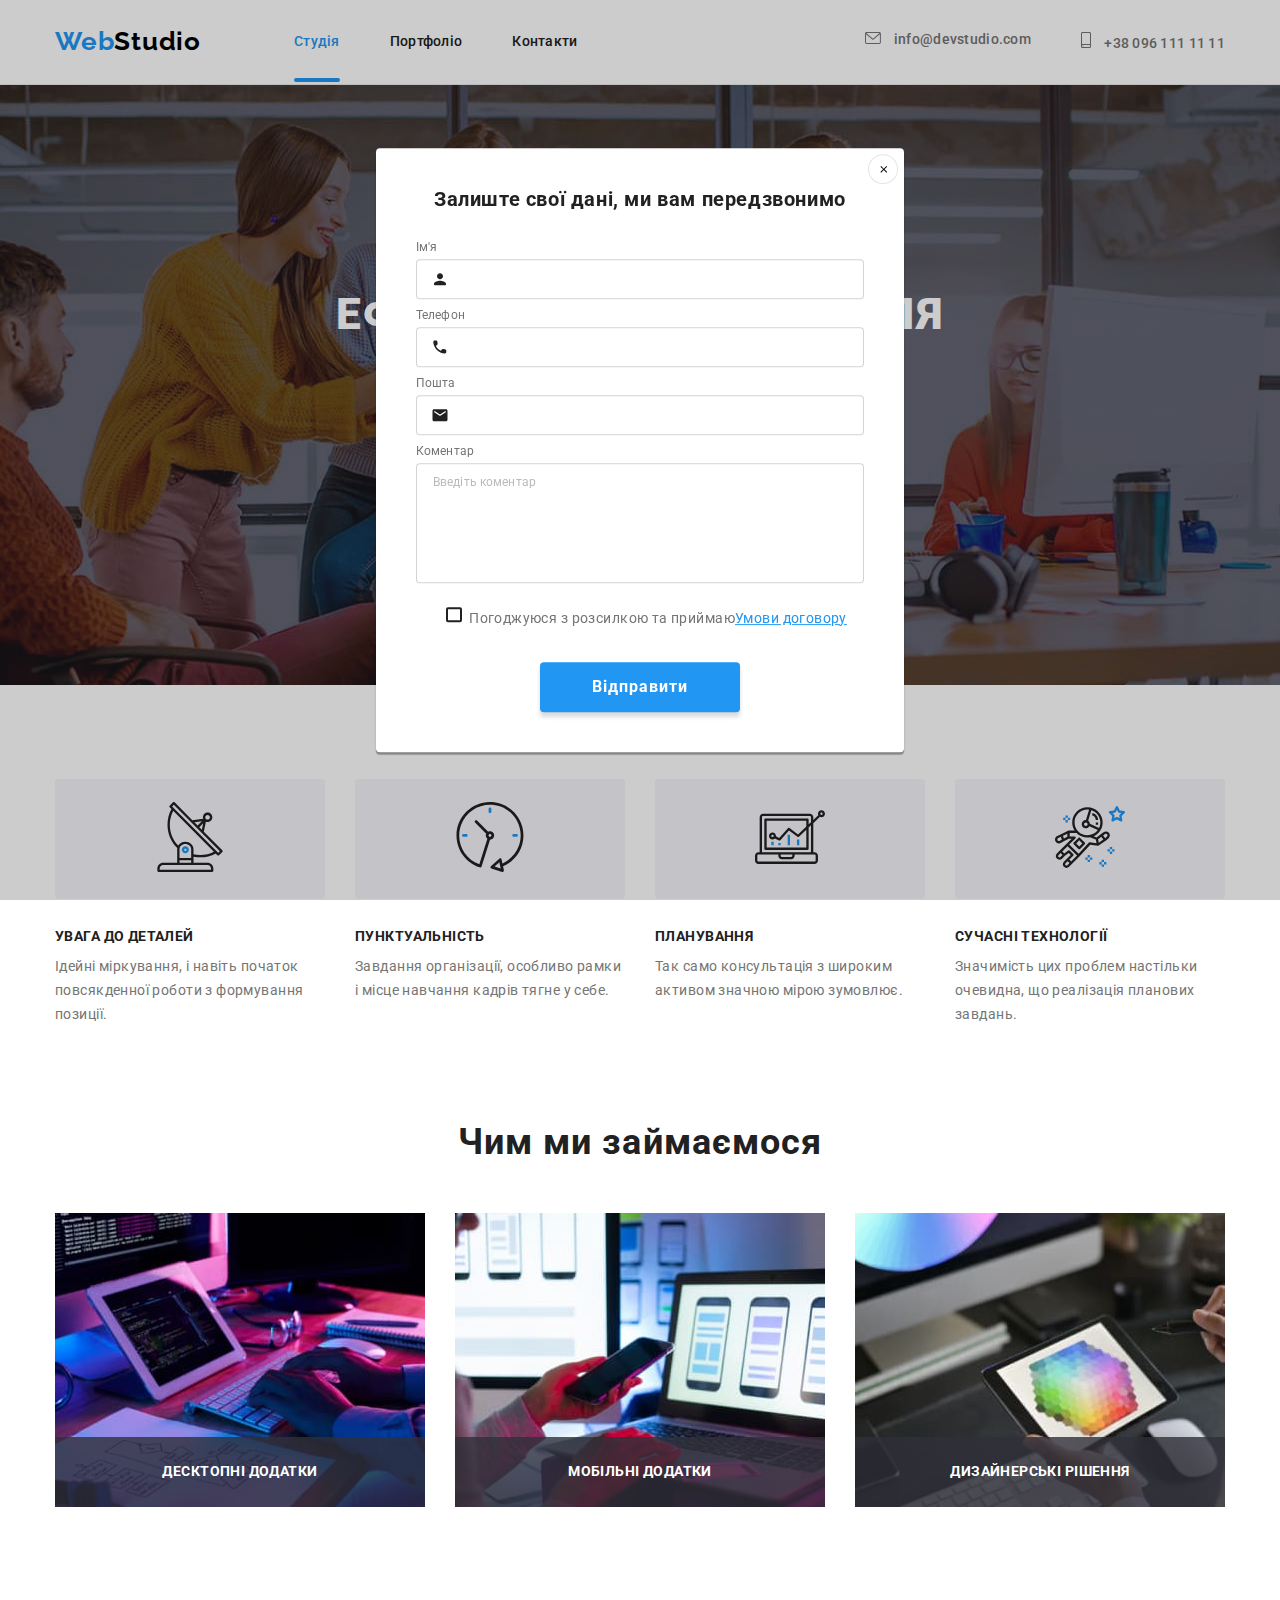
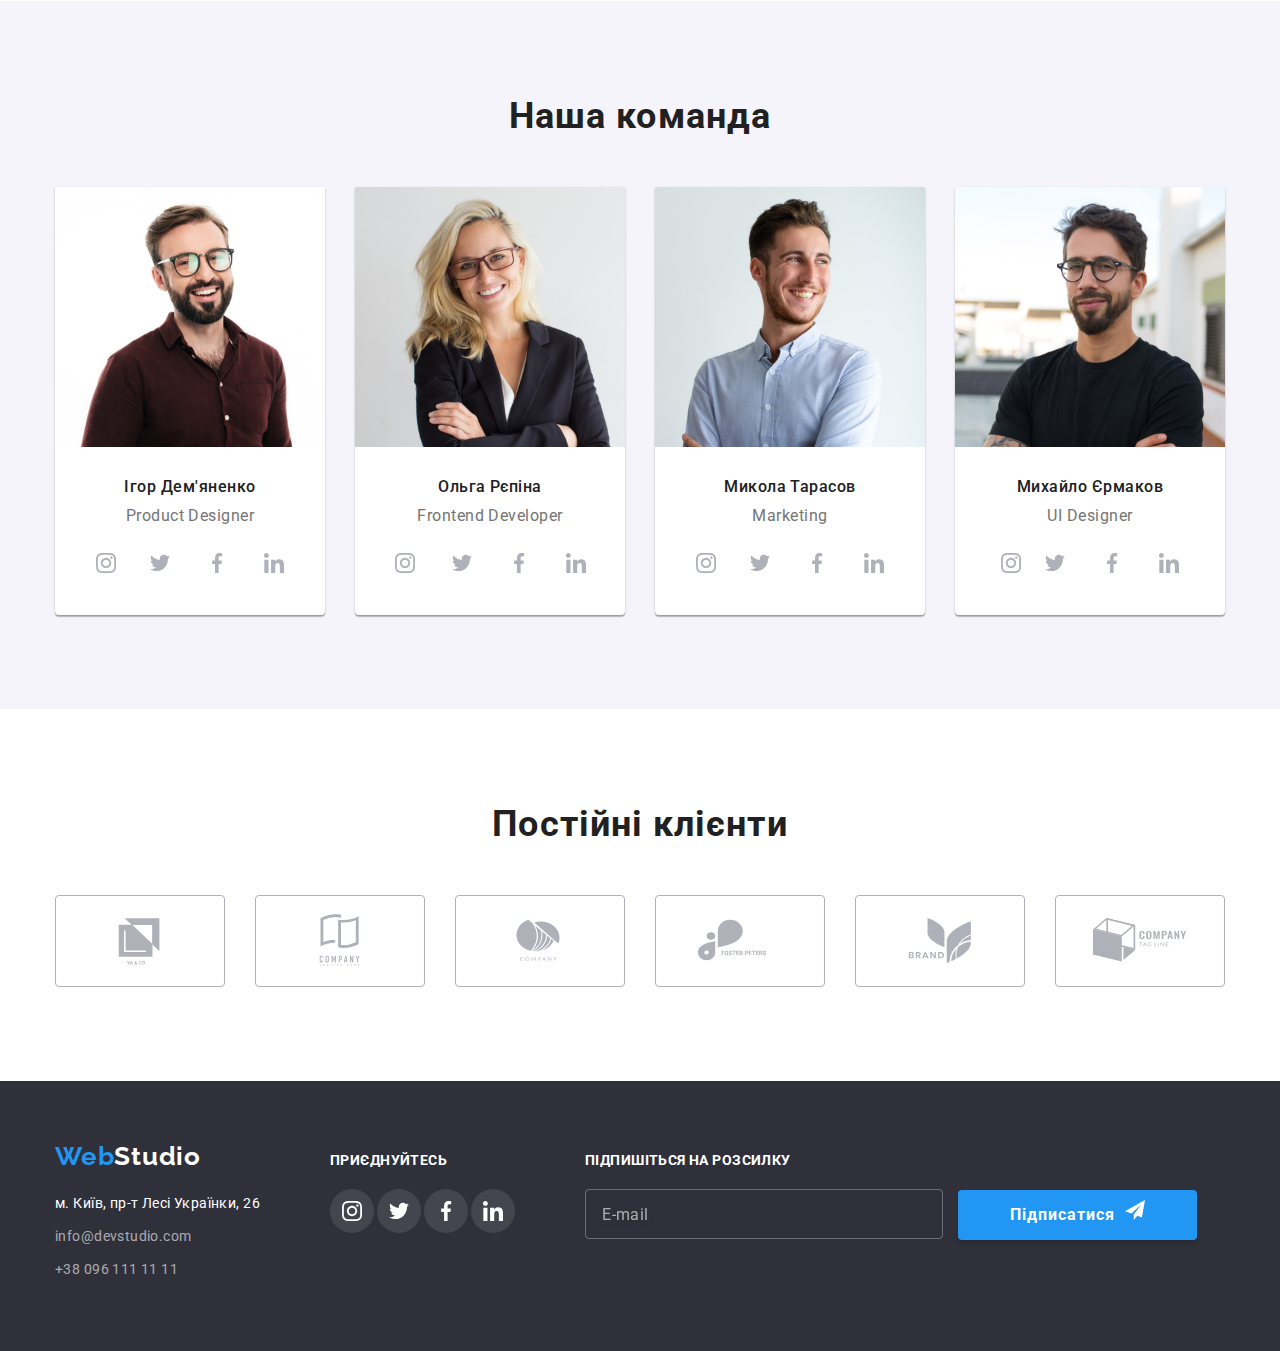
==== index.html @ da753daa "commit all" ====
<!DOCTYPE html>
<html lang="uk">
  <head>
    <meta charset="UTF-8" />
    <meta http-equiv="X-UA-Compatible" content="IE=edge" />
    <meta name="viewport" content="width=device-width, initial-scale=1.0" />
    <title>Document</title>
    <link rel="preconnect" href="https://fonts.googleapis.com">
<link rel="preconnect" href="https://fonts.gstatic.com" crossorigin>
<link href="https://fonts.googleapis.com/css2?family=Raleway:wght@700&family=Roboto:wght@400;500;700;900&display=swap" rel="stylesheet">
<link rel="stylesheet" href="https://cdnjs.cloudflare.com/ajax/libs/modern-normalize/1.1.0/modern-normalize.min.css">    
<link rel="stylesheet" href="./css/styles.css"/>
  </head>
  <body>
    <header class="header">
      <div class="container">
      <nav class="navigation">
        <a href="/index.html" class="logo top">Web<span class="logo-header">Studio</span> </a>
        <ul class="header-list list">
          <li class="header item">
            <a href="" class="header-link current link">Студія</a>
          </li>
          <li class="header item">
            <a href="./portfolio.html" class="header-link link">Портфоліо</a>
          </li>
          <li class="header item">
            <a href="" class="header-link link">Контакти</a>
          </li>
        </ul>
      <ul class="header-second-list list">
        <li class="header-second-item nav">
          <a  class="header-mail-link link" href="mailto:info@devstudio.com" ><svg class="mail-icon" width="16" height="12">
            <use href="./images/symbol-defs-second-nav.svg#icon-envelope"></use>
          </svg> info@devstudio.com</a>
          
        </li>
        <li  class="header-second-item nav">
          <a class="header-tel-link link" href="tel:+380961111111"><svg class="tel-icon" width="10" height="16">
            <use href="./images/symbol-defs-second-nav.svg#icon-smartphone"></use>
          </svg> +38 096 111 11 11</a>
          
        </li>
      </ul>
    </nav>
    </div>
    </header>
    <main>
      <section class="hero">
        <div class="container">
        <h1 class="hero-title">Ефективні рішення для <br> вашого бізнесу</h1>
        <button type="button" class="button  primary" data-modal-open >Замовити послугу</button>
      </div>
    </section>

      <section class="features">
        <div class="container">
        <h2 class="visually-hidden">Особливості</h2>
        <ul class="features-list list">
          <li class="features-item item">
            <div class="features-icon-box">
            <a class="features-icons" href="Антена">
            <svg class="features-icon" width="70" height="70">
              <use href="./images/symbol-defsfeatures.svg#icon-antenna-1"></use>
            </svg>
          </a>
          </div>
            <h3 class="features-subtitle subtitle">УВАГА ДО ДЕТАЛЕЙ</h3>
            <p class="features-text">
              Ідейні міркування, і навіть початок повсякденної роботи з
              формування позиції.
            </p>
          </li>
          <li class="features-item item">
            <div class="features-icon-box">
            <a class="features-icons" href="Годинник">
            <svg class="features-icon" width="70" height="70">
              <use href="./images/symbol-defsfeatures.svg#icon-clock-1"></use>
            </svg>
          </a>
          </div>
            <h3 class="features-subtitle subtitle">ПУНКТУАЛЬНІСТЬ</h3>
            <p class="features-text">
              Завдання організації, особливо рамки і місце навчання кадрів тягне
              у себе.
            </p>
          </li>
          <li class="features-item item">
            <div class="features-icon-box">
            <a class="features-icons" href="Діаграма">
            <svg class="features-icon" width="70" height="70">
              <use href="./images/symbol-defsfeatures.svg#icon-diagram-1"></use>
            </svg>
          </a>
          </div>
            <h3 class="features-subtitle subtitle">ПЛАНУВАННЯ</h3>
            <p class="features-text">
              Так само консультація з широким активом значною мірою зумовлює.
            </p>
          </li>
          <li class="features-item item">
            <div class="features-icon-box">
            <a class="features-icons" href="Астронавт">
            <svg class="features-icon" width="70" height="70">
              <use href="./images/symbol-defsfeatures.svg#icon-astonaut-1"></use>
            </svg>
          </a>
          </div>
            <h3 class="features-subtitle subtitle">СУЧАСНІ ТЕХНОЛОГІЇ</h3>
            <p class="features-text">
              Значимість цих проблем настільки очевидна, що реалізація планових
              завдань.
            </p>
          </li>
        </ul>
      </div>
      </section>
      <section class="work-list">
        <div class="container">
        <h2 class="work-title title">Чим ми займаємося</h2>
        <ul class="work-item list">
          <li class="work-item item">
            <div class="work-thumb">
            <img class="work-img"
              src="./images/img1.squoshed"
              alt="Робота за комп'ютером"
              width="370"
              height="294"
            >
            <p class="work-text subtitle">Десктопні додатки</p>
          </div>
          </li>
          <li class="work-item item">
            <div class="work-thumb">
            <img class="work-img"
              src="./images/img2.squoshed"
              alt="Робота за комп'ютером"
              width="370"
              height="294"
            >
            <p class="work-text subtitle">Мобільні додатки</p>
          </div>
          </li>
          <li class="work-item item">
            <div class="work-thumb">
            <img class="work-img"
              src="./images/img3.squoshed"
              alt="Робота за комп'ютером"
              width="370"
              height="294"
            >
            <p class="work-text subtitle">Дизайнерські рішення</p>
          </div>
          </li>
        </ul>
      </div>
      </section>
      <section class="team">
        <div class="container">
        <h2 class="team-title title">Наша команда</h2>
        <ul class="team-list list">
          <li class="team-item item">
            <a class="team-link link" href="">
              <img class="team-img" 
                src="./images/img4.squoshed"
                alt="Фото людини"
                width="270"
                height="260"
              >
            </a>
            <div class="team-description">
              <h3 class="team-subtitle">Ігор Дем'яненко</h3>
              <p lang="en" class="team-text">Product Designer</p>
            
            <ul class="social-links">
              <li class="socials-team soc">
                <a class="socials-item" href="">
                  <svg class="soc-team-icon" width="20" height="20" >
                    <use href="./images/symbol-defs.svg#icon-instagram"></use>
                  </svg>
                </a>
              </li><li class="socials-team soc">
                <a class="socials-item" href="">
                  <svg class="soc-team-icon" width="20" height="20" >
                    <use href="././images/symbol-defs.svg#icon-twitter"></use>
                  </svg>
                </a>
              </li>
              <li class="socials-team soc">
                <a class="socials-item" href="">
                  <svg class="soc-team-icon" width="20" height="20" >
                    <use href="./images/symbol-defs.svg#icon-facebook"></use>
                  </svg>
                </a>
              </li>
              <li class="socials-team soc">
                <a class="socials-item" href="">
                  <svg class="soc-team-icon" width="20" height="20" >
                    <use href="./images/symbol-defs.svg#icon-linkedin"></use>
                  </svg>
                </a>
              </li>
            </ul>           
        </div>
          <li class="team-item item">
            <a class="team-link link" href="">
              <img class="team-img"
                src="./images/img5.squoshed"
                alt="Фото людини"
                width="270"
                height="260"
              >
            </a>
            <div class="team-description">
              <h3 class="team-subtitle" >Ольга Рєпіна</h3>
              <p lang="en" class="team-text" >Frontend Developer</p>             
            <ul class="social-links soc">
              <li class="socials-team soc">
                <a class="socials-item" href="">
                  <svg class="soc-team-icon" width="20" height="20" >
                    <use href="./images/symbol-defs.svg#icon-instagram"></use>
                  </svg>
                </a>
              </li>
              <li class="socials-team soc">
                <a class="socials-item" href="">
                  <svg class="soc-team-icon" width="20" height="20" >
                    <use href="././images/symbol-defs.svg#icon-twitter"></use>
                  </svg>
                </a>
              </li>
              <li class="socials-team soc">
                <a class="socials-item" href="">
                  <svg class="soc-team-icon" width="20" height="20" >
                    <use href="./images/symbol-defs.svg#icon-facebook"></use>
                  </svg>
                </a>
              </li>
              <li class="socials-team soc">
                <a class="socials-item" href="">
                  <svg class="soc-team-icon" width="20" height="20" >
                    <use href="./images/symbol-defs.svg#icon-linkedin"></use>
                  </svg>
                </a>
              </li>
            </ul>
          </div>
          <li class="team-item item">
            <a class="team-link link" href="">
              <img class="team-img"
                src="./images/img6.squoshed"
                alt="Фото людини"
                width="270"
                height="260"
              >
            </a>
            <div class="team-description">
              <h3 class="team-subtitle">Микола Тарасов</h3>
            <p lang="en" class="team-text">Marketing</p>            
            <ul class="social-links soc">
              <li class="socials-team soc">
                <a class="socials-item" href="">
                  <svg class="soc-team-icon" width="20" height="20" >
                    <use href="./images/symbol-defs.svg#icon-instagram"></use>
                  </svg>
                </a>
              </li><li class="socials-team soc">
                <a class="socials-item" href="">
                  <svg class="soc-team-icon" width="20" height="20" >
                    <use href="././images/symbol-defs.svg#icon-twitter"></use>
                  </svg>
                </a>
              </li>
              <li class="socials-team soc">
                <a class="socials-item" href="">
                  <svg class="soc-team-icon" width="20" height="20" >
                    <use href="./images/symbol-defs.svg#icon-facebook"></use>
                  </svg>
                </a>
              </li>
              <li class="socials-team soc">
                <a class="socials-item" href="">
                  <svg class="soc-team-icon" width="20" height="20" >
                    <use href="./images/symbol-defs.svg#icon-linkedin"></use>
                  </svg>
                </a>
              </li>
            </ul>
          </div>
          <li class="team-item item">
            <a class="team-link link" href="">
              <img class="team-img" 
                src="./images/img7.squoshed"
                alt="Фото людини"
                width="270"
                height="260"
              >
            </a>
            <div class="team-description">
              <h3 class="team-subtitle">Михайло Єрмаков</h3>
            <p lang="en" class="team-text">UI Designer</p>
            <ul class="social-links list">
              <li class="socials-team">
                <a class="socials-item soc" href="">
                  <svg class="soc-team-icon" width="20" height="20" >
                    <use href="./images/symbol-defs.svg#icon-instagram"></use>
                  </svg>
                </a>
              </li><li class="socials-team soc">
                <a class="socials-item" href="">
                  <svg class="soc-team-icon" width="20" height="20" >
                    <use href="././images/symbol-defs.svg#icon-twitter"></use>
                  </svg>
                </a>
              </li>
              <li class="socials-team soc">
                <a class="socials-item" href="">
                  <svg class="soc-team-icon" width="20" height="20" >
                    <use href="./images/symbol-defs.svg#icon-facebook"></use>
                  </svg>
                </a>
              </li>
              <li class="socials-team soc">
                <a class="socials-item" href="">
                  <svg class="soc-team-icon" width="20" height="20" >
                    <use href="./images/symbol-defs.svg#icon-linkedin"></use>
                  </svg>
                </a>
              </li>
            </ul>
          </div>
          </li>
        </ul>
      </div>
      </section>
      <section class="customers">
        <div class="container">
        <h2 class="customers-title title">Постійні клієнти</h2>
        <ul class="customers-list list">
          <li class="customers-item item"> 
            <a class="customers-link" href=""> 
            <svg class="customers-icon" width="106" height="60">
            <use href="./images/symbol-defs-logo.svg#icon-Logo-1"></use>
          </svg>            
          </a>
        </li>
          <li class="customers-item item">
             <a class="customers-link" href="">
               <svg class="customers-icon" width="106" height="60">
            <use href="./images/symbol-defs-logo.svg#icon-Logo-2" ></use>
          </svg>
            

          </a></li>
          <li class="customers-item item">
             <a class="customers-link" href="">
               <svg class="customers-icon" width="106" height="60">
            <use href="./images/symbol-defs-logo.svg#icon-Logo-3"></use>
          </svg>

          </a></li>
          <li class="customers-item item"> 
            <a class="customers-link" href="">
               <svg class="customers-icon" width="106" height="60">
            <use href="./images/symbol-defs-logo.svg#icon-Logo-4"></use>
          </svg>

          </a>
        </li>
          <li class="customers-item item"> 
            <a class="customers-link" href="">
               <svg class="customers-icon" width="106" height="60">
            <use href="./images/symbol-defs-logo.svg#icon-Logo-5"></use>
          </svg>

          </a>
        </li>
          <li class="customers-item item"> 
            <a class="customers-link" href=""> 
              <svg class="customers-icon" width="106" height="60">
            <use href="./images/symbol-defs-logo.svg#icon-Logo-6"></use>
          </svg>

          </a>
        </li>
        </ul>
      </div>
      </section>
    </main>
    <footer class="footer">
      <div class="footer-container container">
        <div class="container-one">
      <a href="/index.html" class="logo bottom">Web<span class="logo-footer">Studio</span> </a>
      <address class="footer-address">
        <p class="footer-text">м. Київ, пр-т Лесі Українки, 26</p>
        <ul class="footer-list list">
          <li class="footer-item">
            <a href="mailto:info@devstudio.com" class="footer-mail link">info@devstudio.com</a>
          </li>
          <li class="footer-item"> 
            <a href="tel:+380961111111" class="footer-tel link">+38 096 111 11 11</a>
          </li>
        </ul>
      </address>
    </div>
      <div class="container-two">
      <p class="footer-subtitle subtitle">приєднуйтесь</p>
      <ul class="footer-links list">
        <li class="footer-lists">
          <a class="footer-link" href="">
            <svg class="footer-icon" width="20" height="20">
              <use href="./images/symbol-defs.svg#icon-instagram" ></use>
            </svg>
          </a>
        </li>
      <li class="footer-lists">
        <a class="footer-link" href="">
            <svg class="footer-icon" width="20" height="20">
              <use href="./images/symbol-defs.svg#icon-twitter" ></use>
            </svg>
          </a>
        </li>
      <li class="footer-lists">
        <a class="footer-link" href="">
            <svg class="footer-icon" width="20" height="20">
              <use href="./images/symbol-defs.svg#icon-facebook" ></use>
            </svg>
          </a>
        </li>
      <li class="footer-lists">
        <a class="footer-link" href="">
            <svg class="footer-icon" width="20" height="20">
              <use href="./images/symbol-defs.svg#icon-linkedin" ></use>
            </svg>
          </a>
        </li>
    </ul>
  </div>
  <div class="container-three">
    <p class="footer-subtitle subtitle">Підпишіться на розсилку</p>
    <div class="form-field">
      <label class="modal-field">
        <input type="email" class="footer-input" name="user-mail"
        placeholder="E-mail ">
      </label>
        <button type="submit" class="button primary send">Підписатися<svg class="footer-send" width="20" height="20">
          <use href="./images/modal.svg#icon-send" ></use>
        </svg></button>
      
    </div>  
  </div>
    </div>
    </footer>
    <div class="backdrop" data-modal>
      <div class="modal">
        <button type="button" class="modal-button" data-modal-close>
          <svg class="modal-btn-close" width="11" height="11">
            <use href="./images/close-.svg#icon-close"></use>
          </svg>
        </button>
        <p class="modal-title">Залиште свої дані, ми вам передзвонимо</p>
        <form class="form">
          <div class="form-field">
          <label class="modal-field">
            <span class="form-label text">Ім'я</span>
            <span class="input-wrap">
            <input type="text" class="form-input" name="user-name"
            placeholder=" ">
            <svg class="modal-icon" width="18" height="18">
              <use href="./images/modal.svg#icon-name"></use>
            </svg>
          </span>
        </label>
          </div>
          <div class="form-field">
          <label class="modal-field">
            <span class="form-label text">Телефон</span>
            <span class="input-wrap">
            <input type="tel" class="form-input" name="user-tel"
            placeholder=" "> 
            <svg class="modal-icon" width="18" height="18">
              <use href="./images/modal.svg#icon-phone"></use>
            </svg>
          </span>
        </label>
          </div>
          <div class="form-field">
          <label class="modal-field">
            <span class="form-label text">Пошта</span>
            <span class="input-wrap">
            <input type="email" class="form-input" name="user-mail"
            placeholder=" ">
            <svg class="modal-icon" width="18" height="18">
              <use href="./images/modal.svg#icon-email"></use>
            </svg>
          </span>
        </label>
        </div>
          <div class="form-field">
          <label for="comment">
            <span class="form-label text">Коментар</span> </label>
          <textarea class="modal-comment text" name="comment" id="comment" placeholder="Введіть коментар"></textarea>
        </div>
        <div class="check-field">
          <input type="checkbox" class="input-check is-hidden" name="privacy" value="true" id="privacy">
          <label for="privacy" class="check-text text">
            <span class="check-icons">
            <svg class="check-icon" width="16" height="15">
            <use href="./images/modal.svg#icon-Vector-2"></use>
          </svg>
        </span> 
          Погоджуюся з розсилкою та приймаю <a class="check-contract" href=""> Умови договору</a> 
        </label>
        </div>
        <div class="button-send">
          <button type="submit" class="button primary send">Відправити</button>
        </div>
        </form>
      </div>
    </div>
    <script src="./js/modal.js"></script>
    <script src="./modal.js"></script>

  </body>
</html>
---- css/styles.css ----
:root{
    --primary-text-color: #757575;
    --title-text-color: #212121;
    --accent-color: #2196F3;
    --primary-bg-color: #FFFFFF;
    --hero-text-color:#FFFFFF;
    --hero-bc-color:#C4C4C4;;
    --border-line-color: #EEEEEE;
    --footer-bc-color: #2F303A;
}

p,
h2,
h3{
    margin: 0;
}

ul{
    margin: 0;
    padding-left: 0;
}

img{display: block;}

.visually-hidden {
    position: absolute;
    width: 1px;
    height: 1px;
    margin: -1px;
    border: 0;
    padding: 0;
    white-space: nowrap;
    clip-path: inset(100%);
    clip: rect(0 0 0 0);
    overflow: hidden;
}
      
body{
    margin: 0;
    background-color:var(--primary-bg-color);
    color:var(--primary-text-color);
    font-family: 'Roboto', Verdana, sans-serif;
    font-size: 14px;
}
    
.list{list-style: none;}

.link{text-decoration: none;}

.title{
    font-weight: 700;
    font-size: 36px;
    line-height: 1.17;
    letter-spacing: 0.03em;
    color: var(--title-text-color);
    text-align: center;
    margin-bottom: 50px;
}
.subtitle{
    font-weight: 700;
    font-size: 14px;
    line-height: 1.14;
    letter-spacing: 0.03em;
    text-transform: uppercase;
    color: var(--title-text-color);
}

.text{
    font-weight: 400;
    font-size: 12px;
    line-height: 1.16;
    letter-spacing: 0.01em;
}

.container{
    width: 1200px;
    padding-left: 15px;
    padding-right: 15px;
    margin-left: auto;
    margin-right: auto;
}

/* Logo */
.logo {
    text-decoration: none;
    font-family: 'Raleway', sans-serif;
    font-weight: 700;
    font-size: 26px;
    line-height: 1.19;
    letter-spacing: 0.03em;
    color:var(--accent-color) ;

}

.logo :hover, .logo:focus{color: var(--accent-color);}

.top{
    display: block;
    padding-top: 24px;
    padding-bottom: 25px;
    
}

.bottom{
    display: block;
    margin-bottom: 20px;   
}

.logo-header{
    color: #000;
    transition: color 250ms cubic-bezier(0.4, 0, 0.2, 1);}
    

.logo-footer{color: var(--hero-text-color);
    transition: color 250ms cubic-bezier(0.4, 0, 0.2, 1);}

 /* Button */


.button{
    border: none;
    font-style: inherit;
    font-weight: 700;
    font-size: 16px;
    line-height: 1.88;
    letter-spacing: 0.06em;
    color:var(--title-text-color);
    background-color:var(--primary-bg-color);
    cursor: pointer;
    border-radius: 4px;
}


/* Navigation */

header{
    max-width: 1600px;
    padding-left: 15px;
    padding-right: 15px;
    margin-left: auto;
    margin-right: auto;
    border-bottom: 1px solid #ECECEC;;
}

.navigation{
    display: flex;
    align-items: center;
}
/* Header */


.header-list{
    display: flex;
    margin-left: 93px;
}

.header-list .item + .item {
    margin-left: 50px;
}

.header-link {
    position: relative;
    display: block;
    padding-top: 32px;
    padding-bottom: 32px;
    font-weight: 500;
    font-size: 14px;
    line-height: 1.14;
    letter-spacing: 0.02em;
    color: var(--title-text-color);
    transition: color 250ms cubic-bezier(0.4, 0, 0.2, 1);
}


.header-link:hover, .header-link:focus, .header-link.current
{color:var(--accent-color) ;}

/* Contacts */

.header-second-list{
    display: flex;
    margin-left: auto;
    font-weight: 500;
    font-size: 14px;
    line-height: 1.14;
    letter-spacing: 0.02em;
}

.header-second-list .nav + .nav{
    margin-left: 50px;
}

.header-mail-link, .header-tel-link {
    display: block;
    padding-top: 32px;
    padding-bottom: 32px;
    color: var(--primary-text-color);
    transition: color 250ms cubic-bezier(0.4, 0, 0.2, 1);
}
.header-second-item{
    display: flex;
}

.mail-icon, .tel-icon{
    fill: var(--primary-text-color);
    transition: color 250ms cubic-bezier(0.4, 0, 0.2, 1);
}

.mail-icon,.tel-icon{
    margin-right: 10px;
}
.header-mail-link:hover, .header-tel-link:hover,
.header-mail-link:focus, .header-tel-link:focus {
color: var(--accent-color);
}  

.header-mail-link:hover .mail-icon, 
.header-mail-link:focus .mail-icon
{fill: var(--accent-color);}  

.header-tel-link:hover .tel-icon, 
.header-tel-link:focus .tel-icon
{fill: var(--accent-color);}

 .current::after{
    content: "";
    position: absolute;
    bottom: 0;
    left: 0;
    width: 100%;
    height: 4px;
    border-radius: 2px;
    background: var(--accent-color);
}


/* Hero */

.hero{
    max-width: 1600px;
    height: 600px;
    left: 0px;
    top: 80px;
    margin-left: auto;
    margin-right: auto;
    text-align: center;
    background-color: var(--hero-bc-color); 
    background-image: linear-gradient(rgba(47, 48, 58, 0.4),rgba(47, 48, 58, 0.4)), 
     url(../images/bgimagine\ squosh); 
    background-repeat: no-repeat;
    background-size: cover;
    background-position: center;
    padding: 200px 0;   
}

.hero-title{
    display: block;
    margin-top: 0;
    margin-bottom: 30px;
    font-weight: 900;
    font-size: 44px;
    line-height: 1.36;
    letter-spacing: 0.06em;
    text-transform: uppercase;
    color:var(--hero-text-color);
}

.button.primary{
    display: inline-block;
    padding: 10px 32px;
    color: var(--hero-text-color);
    background-color:var(--accent-color);
    box-shadow: 0px 4px 4px rgba(0, 0, 0, 0.15);
    transition: background-color 250ms cubic-bezier(0.4, 0, 0.2, 1), color 250ms cubic-bezier(0.4, 0, 0.2, 1);
}

.button.primary:hover, .button.primary:focus {
    color:var(--hero-text-color) ;
    background-color: #188CE8;
}

        
        /* Features*/

.features{
    padding-top: 94px;
}     

.features-list{
    display: flex;
}

.features-icon-box{
    height: 120px;
    background: #F5F4FA;
    border-radius: 4px;
    display: flex;
    justify-content: center;
    align-items: center;
}

.features-item{
    max-width: 270px;
}

.features-list .item + .item{
    margin-left: 30px;
}

.features-subtitle{
    margin-top: 30px;
    margin-bottom: 10px;
}

.features-text{
    font-weight: 400;
    font-size: 14px;
    line-height: 1.71;
    letter-spacing: 0.03em;
    color: var(--primary-text-color);
}

        /* Work-list */

.work-list{
    padding: 94px 0;
}

.work-item{
    display: flex;
}

.work-list .item + .item{
    margin-left: 30px;
}

.work-thumb{
    position: relative;
}

.work-text{
    position: absolute;
    bottom: 0px;
    width: 370px;
    height: 70px;
    background: rgba(47, 48, 58, 0.8);
    color: var(--hero-text-color);
    text-align: center;
    padding: 27px 0;
}

    /* Team */

.team{
    padding-top: 94px;
    padding-bottom: 94px;
    background: #F5F4FA;
}    

.team-list{
    display: flex;
    
}
.team-description{
    text-align: center;
    padding-top: 30px;
    padding-bottom: 30px;
}

.team-item{
    background-color: #fff;
    box-shadow: 0px 1px 3px rgba(0, 0, 0, 0.12), 0px 1px 1px rgba(0, 0, 0, 0.14), 0px 2px 1px rgba(0, 0, 0, 0.2);
    border-radius: 0px 0px 4px 4px;
}

.team-list .item + .item{
    margin-left: 30px;
}

.socials-team{
    display: inline-flex;
}
.socials-item{
    width: 44px;
    height: 44px;
    border-radius: 50%;
    background-color: var(--primary-bg-color);
    background-position: center;
    display: inline-flex;
    align-items: center;
    justify-content:center; 
    transition: background-color 250ms cubic-bezier(0.4, 0, 0.2, 1); 
}

.soc-team-icon{
    fill:  #AFB1B8;
    transition: fill 250ms cubic-bezier(0.4, 0, 0.2, 1);
    
}
.socials-item:hover{
    background-color: var(--accent-color);
}

.socials-item:hover .soc-team-icon,
.socials-item:focus .soc-team-icon{
    fill: var(--primary-bg-color);     
}

.social-link{
    text-align: center;
}    

.social-links .soc + .soc{
    margin-left: 10px;
}  
    
.team-subtitle{
    margin-bottom: 10px;
    font-weight: 500;
    font-size: 16px;
    line-height: 1.19;
    letter-spacing: 0.03em;
    color: var(--title-text-color);
}

.team-text{
    font-weight: 400;
    font-size: 16px;
    line-height: 19px;
    letter-spacing: 0.03em;
    color: var(--primary-text-color);
    margin-bottom: 16px;
}

/* Regular customers */

.customers{
    padding-top: 94px;
    padding-bottom: 94px;
}

.customers-list{
    display: inline-flex;
}

.customers-icon{
    fill: #AFB1B8;
    transition: fill 250ms cubic-bezier(0.4, 0, 0.2, 1);
}

.customers-link{
    box-sizing: border-box;
    width: 170px;
    height: 92px;
    border: 1px solid #AFB1B8;
    border-radius: 4px;
    display: flex;
    align-items: center;
    justify-content:center;
    transition: border 250ms cubic-bezier(0.4, 0, 0.2, 1);
}

.customers-list .item + .item{
    margin-left: 30px;
}

.customers-link:hover,
.customers-link:focus{
    border: 1px solid var(--accent-color);
}
.customers-link:hover .customers-icon,
.customers-link:focus .customers-icon{
    fill:var(--accent-color) ;
}

    /* Footer */
    
.footer{
    padding: 60px 0;
    box-sizing: border-box;
    background-color:var(--footer-bc-color);
}

.container-two, .container-three{
    margin-left: 70px;
}

.footer-address{
    font-style: normal;
}

.footer-item{
    display: block;
    font-weight: 400;
    font-size: 14px;
    line-height: 1.71;
    letter-spacing: 0.03em;
    margin-bottom: 9px;
}

.footer-text{
    margin-bottom: 9px;
    font-weight: 400;
    font-size: 14px;
    line-height: 1.71;
    letter-spacing: 0.03em;
    color:var(--hero-text-color)
}

.footer-mail, .footer-tel{
    color: rgba(255, 255, 255, 0.6);
    transition: color 250ms cubic-bezier(0.4, 0, 0.2, 1);
}
.footer-mail:hover, .footer-mail:focus{ color: var(--accent-color);}

.footer-tel:hover, .footer-tel:focus{color: var(--accent-color);}

.footer-container{
    display: flex;
    align-items:baseline;
}
.footer-lists{
    display: inline-flex;
}
.footer-subtitle{
    margin-bottom: 20px;
    color: var(--hero-text-color);
}
.footer-link{
    width: 44px;
    height: 44px;
    border-radius: 50%;
    background-color:rgba(255, 255, 255, 0.1);
    background-position: center;
    display: inline-flex;
    align-items: center;
    justify-content:center; 
    transition: background-color 250ms cubic-bezier(0.4, 0, 0.2, 1);
}

.footer-icon{
    fill:var(--primary-bg-color);
}

.footer-link:hover,
.footer-link:focus{
background-color: var(--accent-color);
}

.footer-input{
    width: 358px;
    height: 50px;
    padding-left: 16px;
    margin-right: 12px;
    border: 1px solid rgba(255, 255, 255, 0.3);
    filter: drop-shadow(0px 4px 4px rgba(0, 0, 0, 0.15));
    border-radius: 4px;
    background-color: transparent;
    font-weight: 400;
    font-size: 16px;
    line-height: 1.25;
    align-items: center;
    letter-spacing: 0.03em;
    color: rgba(255, 255, 255, 0.6);
    outline: transparent;
    transition: border 250ms cubic-bezier(0.4, 0, 0.2, 1), background-color 250ms cubic-bezier(0.4, 0, 0.2, 1);
}

.footer-input:focus{
    border: 1px solid  var(--accent-color);
}


.footer-input::placeholder{
    font-weight: 400;
    font-size: 16px;
    line-height: 1.25;
    align-items: center;
    letter-spacing: 0.03em;
    color: rgba(255, 255, 255, 0.6);
}

.footer-send{
    margin-left: 10px;
    fill: var(--primary-bg-color);
}
button.primary.submit{
    padding: 10px 28px;
    
}


    /* Portfolio */

    /* Filters */
.filters{
    padding: 94px 0;
}    

.filters-list{
    display: flex;
    justify-content: center;
    margin-bottom: 50px;
}

.filters-list .item + .item{
    padding-left: 8px;
}
.button.filter{
    border: none;
    padding: 6px 22px;
    font-family: inherit;
    font-weight: 500;
    font-size: 16px;
    line-height: 1.62;
    letter-spacing: 0.03em;
    background-color: #F5F4FA;
    transition: color 250ms cubic-bezier(0.4, 0, 0.2, 1), background-color 250ms cubic-bezier(0.4, 0, 0.2, 1);
}

.button.filter:hover, .button.filter:focus{
    color: var(--hero-text-color);
    background-color: var(--accent-color);
}

    /* Projects */

    .projects-list{
        display: flex;
        flex-wrap: wrap;
        
}

.projects-item {
    margin-right: 30px;
    margin-bottom: 30px;
    width: 370px;
    height: 404px;
    left: 1015px;
    top: 696px;
}

.thumb{
    position: relative;
    overflow: hidden;
}

.portfolio-text{
    position: absolute;
    top: 0;
    left: 0;
    height: 100%;
    color: var(--primary-bg-color);
    font-weight: 400;
    font-size: 18px;
    line-height: 1.55;
    letter-spacing: 0.03em;
    background-color: rgba(33, 150, 243, 0.9);
    padding: 63px 24px;
    transform: translateY(100%);
    transition: transform 250ms cubic-bezier(0.4, 0, 0.2, 1);
    overflow: auto;
}

.projects-item:hover .portfolio-text{
    transform: translateY(0);
}
.projects-description{
    padding: 20px 24px;
}

.projects-item:nth-child(3n) {
    margin-right: 0;
}

.projects-item:nth-last-child(-n+3) {
    margin-bottom: 0;
}

.projects-subtitle{
    margin-bottom: 4px;
    font-weight: 700;
    font-size: 18px;
    line-height: 2.00;
    letter-spacing: 0.06em;
    color: var(--title-text-color);
}

.projects-text{
    font-weight: 400;
    font-size: 16px;
    line-height: 1.88;
    letter-spacing: 0.03em;
    color: var(--primary-text-color);
}

.project-link{
    border: 1px solid var(--border-line-color);
    display: block;
    transition: box-shadow 250ms cubic-bezier(0.4, 0, 0.2, 1);
}

.project-link:hover{
box-shadow: 0px 1px 1px rgba(0, 0, 0, 0.12), 0px 4px 4px rgba(0, 0, 0, 0.06), 1px 4px 6px rgba(0, 0, 0, 0.16);
}

.backdrop{
    position: fixed;
    top: 0;
    width: 100%;
    height: 100%;
    background-color: rgba(0, 0, 0, 0.2);
    transition: opasity 250ms cubic-bezier(0.4, 0, 0.2, 1), visibility 250ms cubic-bezier(0.4, 0, 0.2, 1) ;
}

.modal{
    position: absolute;
    top: 50%;
    left: 50%;
    width: 528px;
    min-height: 581px;
    background-color:var(--primary-bg-color);
    box-shadow: 0px 1px 3px rgba(0, 0, 0, 0.12), 0px 1px 1px rgba(0, 0, 0, 0.14), 0px 2px 1px rgba(0, 0, 0, 0.2);
    border-radius: 4px;
    padding: 40px;
    transform: translate(-50%,-50%);
    transition: transform 250ms cubic-bezier(0.4, 0, 0.2, 1), opasity 250ms cubic-bezier(0.4, 0, 0.2, 1);
    
}

.modal-button{
    position: absolute;
    width: 30px;
    height: 30px;
    right: 6px;
    top: 6px;
    background-color: #FFFFFF;
    border: 1px solid rgba(0, 0, 0, 0.1);
    border-radius: 50%;
    display: flex;
    align-items: center;
    justify-content: center;
    padding: 0;
    cursor: pointer;
    transition: fill 250ms cubic-bezier(0.4, 0, 0.2, 1), border-color 250ms cubic-bezier(0.4, 0, 0.2, 1);
}

.modal-button:hover{
    fill: var(--accent-color);  
}

.modal-button:focus{
    border-color: var(--accent-color);
}

.is-hidden{
    opacity: 0;
    visibility: hidden;
    pointer-events: none;
    
}

.modal-title{
    font-weight: 700;
    font-size: 20px; 
    line-height:1.15;
    text-align: center;
    letter-spacing: 0.03em;
    color: #212121;
    margin-bottom: 30px;
}

.input-wrap{
    position: relative;         
}
.form-field{
    margin-bottom: 10px;  
}

.form-input{
    width: 100%;
    height: 40px;
    padding-left: 42px;
    border: 1px solid rgba(33, 33, 33, 0.2);
    border-radius: 4px;
    outline:transparent;  
    transition: border 250ms cubic-bezier(0.4, 0, 0.2, 1);
}

.form-input:focus{
    border: 1px solid  var(--accent-color); 
}

.form-input:focus + .modal-icon{
    fill: var(--accent-color);
    
}
.modal-icon{
    position: absolute;
    top: 50%;
    left: 15px;
    transform: translateY(-50%);
    fill: var(--title-text-color);
    transition: fill 250ms cubic-bezier(0.4, 0, 0.2, 1)
}

.form-label{
    display: block;
    margin-bottom: 4px;
    color: var(--primary-text-color)
}


.modal-comment{
    width: 448px;
    height: 120px;
    padding: 12px 16px;
    border: 1px solid rgba(33, 33, 33, 0.2);
    border-radius: 4px; 
    color: rgba(117, 117, 117, 0.5);
    resize: none;
    outline: transparent;
    transition: border 250ms cubic-bezier(0.4, 0, 0.2, 1);
}


.modal-comment:focus{
    border: 1px solid  var(--accent-color); 
}

.modal-comment::placeholder{
color: rgba(117, 117, 117, 0.5);
}

.check-field{
    padding: 1px 2px 1px ;
    margin-top: 20px;
    margin-bottom: 30px; 
    display: flex;
    justify-content: center;  
}

.check-text{
    font-size: 14px;
    line-height: 1.71;
    letter-spacing: 0.03em;
    display: flex;
    align-items: left;
    transition: background-color 250ms cubic-bezier(0.4, 0, 0.2, 1);
}

.check-contract{
    color: var(--accent-color);
}

.check-icons{
    display: flex;
    width: 16px;
    height: 15px;
    border: 2px solid var(--title-text-color);
    border-radius: 2px;
    margin-right: 7px;
    justify-content: center;
    align-items: center;
    fill: transparent;
    outline: transparent;
    transition: fill 250ms cubic-bezier(0.4, 0, 0.2, 1);
}

.input-check:checked + .check-text span{
    fill: var(--primary-bg-color);
    background-color:var(--accent-color);
    border-color: transparent;
}

.input-check:focus + .check-text svg{
    border-color: var(--accent-color);
}


.button-send{
display: flex;
justify-content: center;
align-items: center;
}

button.primary.send{
    padding: 10px 52px; 
    outline: transparent;
    transition: border-color 250ms cubic-bezier(0.4, 0, 0.2, 1);
}

.button.primary.send:focus{
    border-color: #188CE8;
}
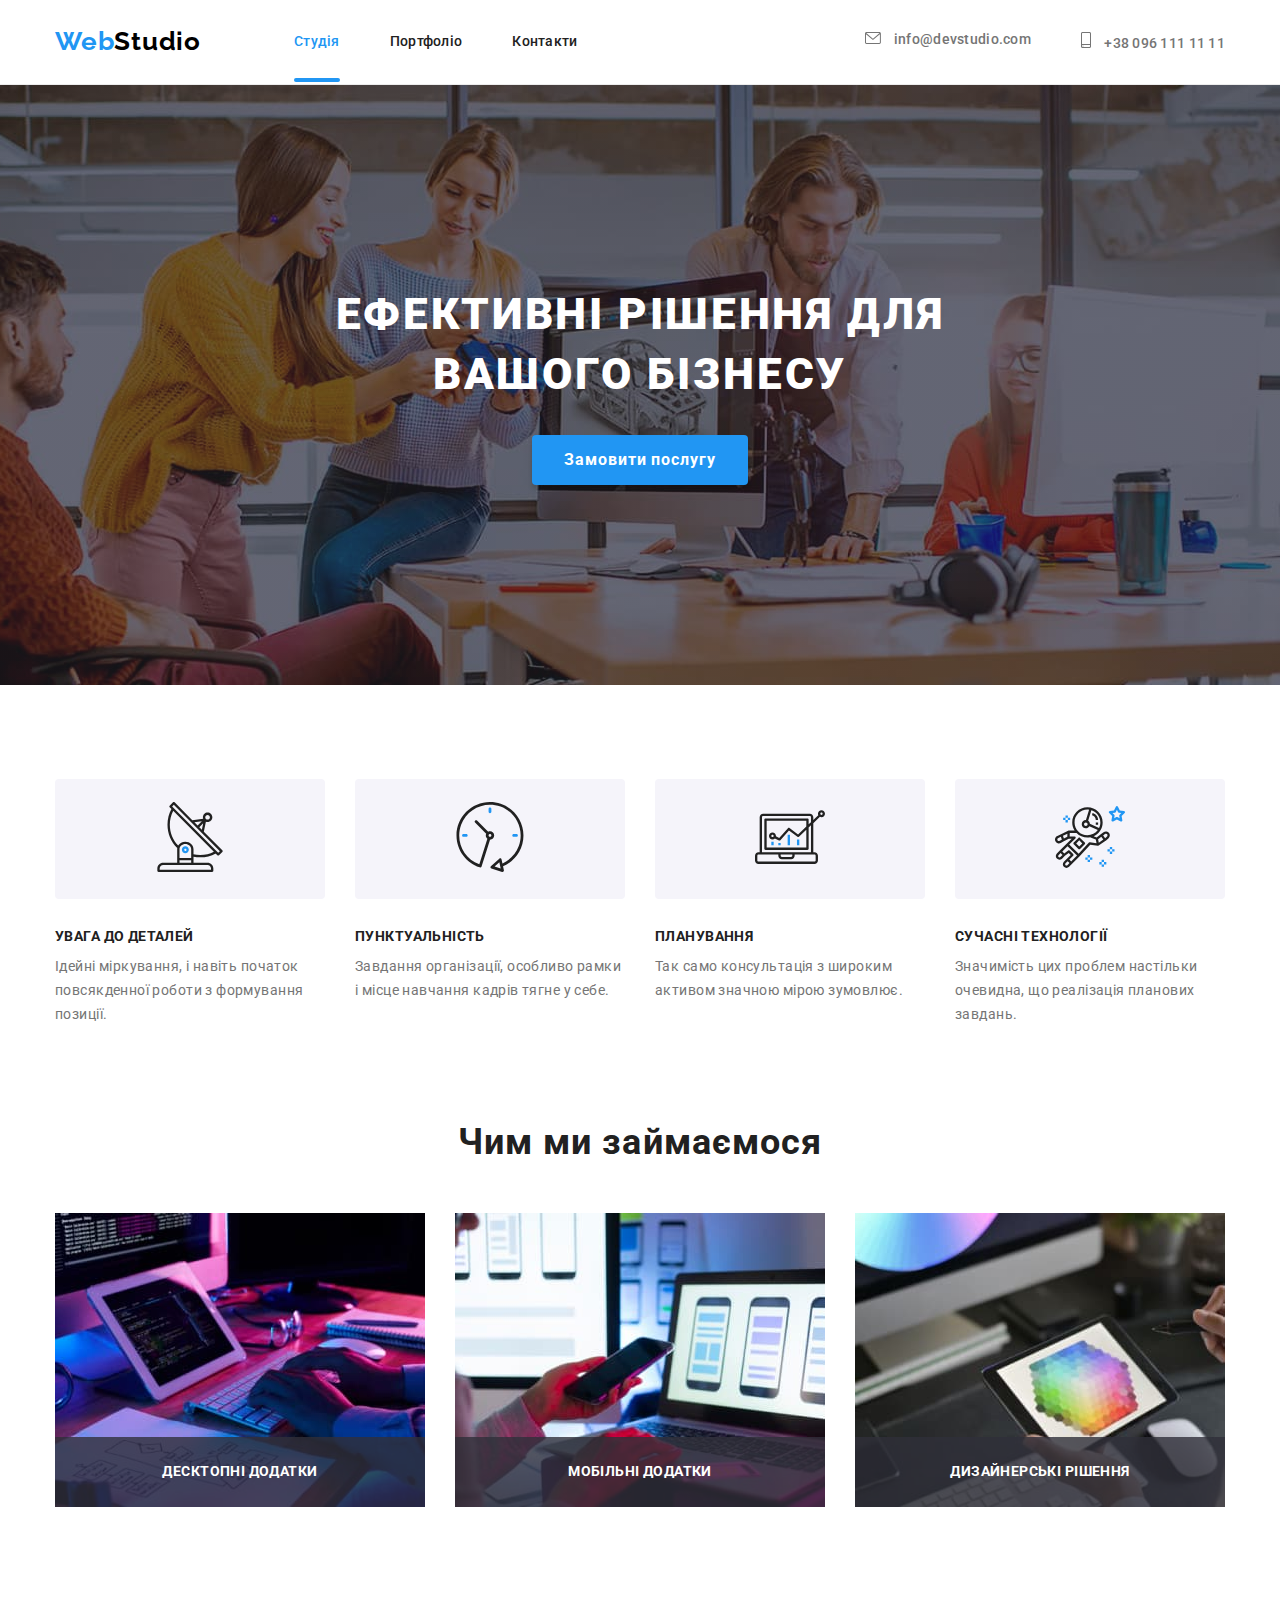
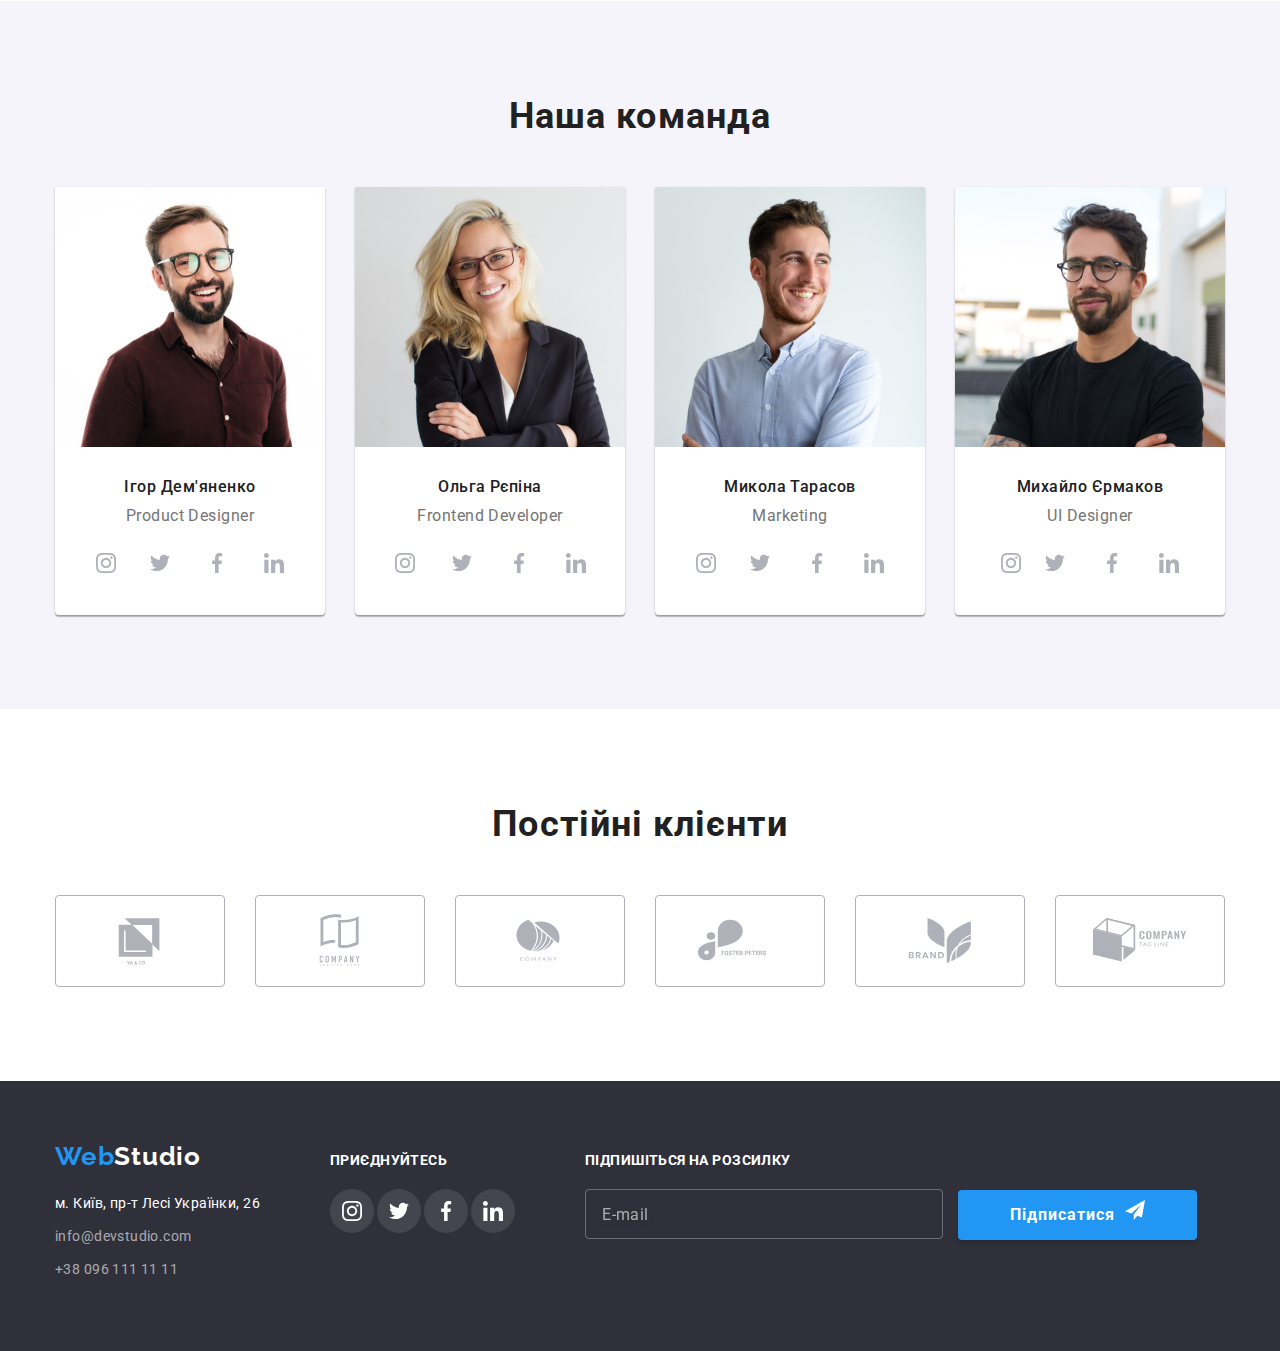
==== commit 1700a7d2: "add" ====
--- a/index.html
+++ b/index.html
@@ -450,7 +450,7 @@
   </div>
     </div>
     </footer>
-    <div class="backdrop" data-modal>
+    <div class="backdrop is-hidden" data-modal>
       <div class="modal">
         <button type="button" class="modal-button" data-modal-close>
           <svg class="modal-btn-close" width="11" height="11">
--- a/css/styles.css
+++ b/css/styles.css
@@ -851,6 +851,7 @@
 
 .check-contract{
     color: var(--accent-color);
+
 }
 
 .check-icons{
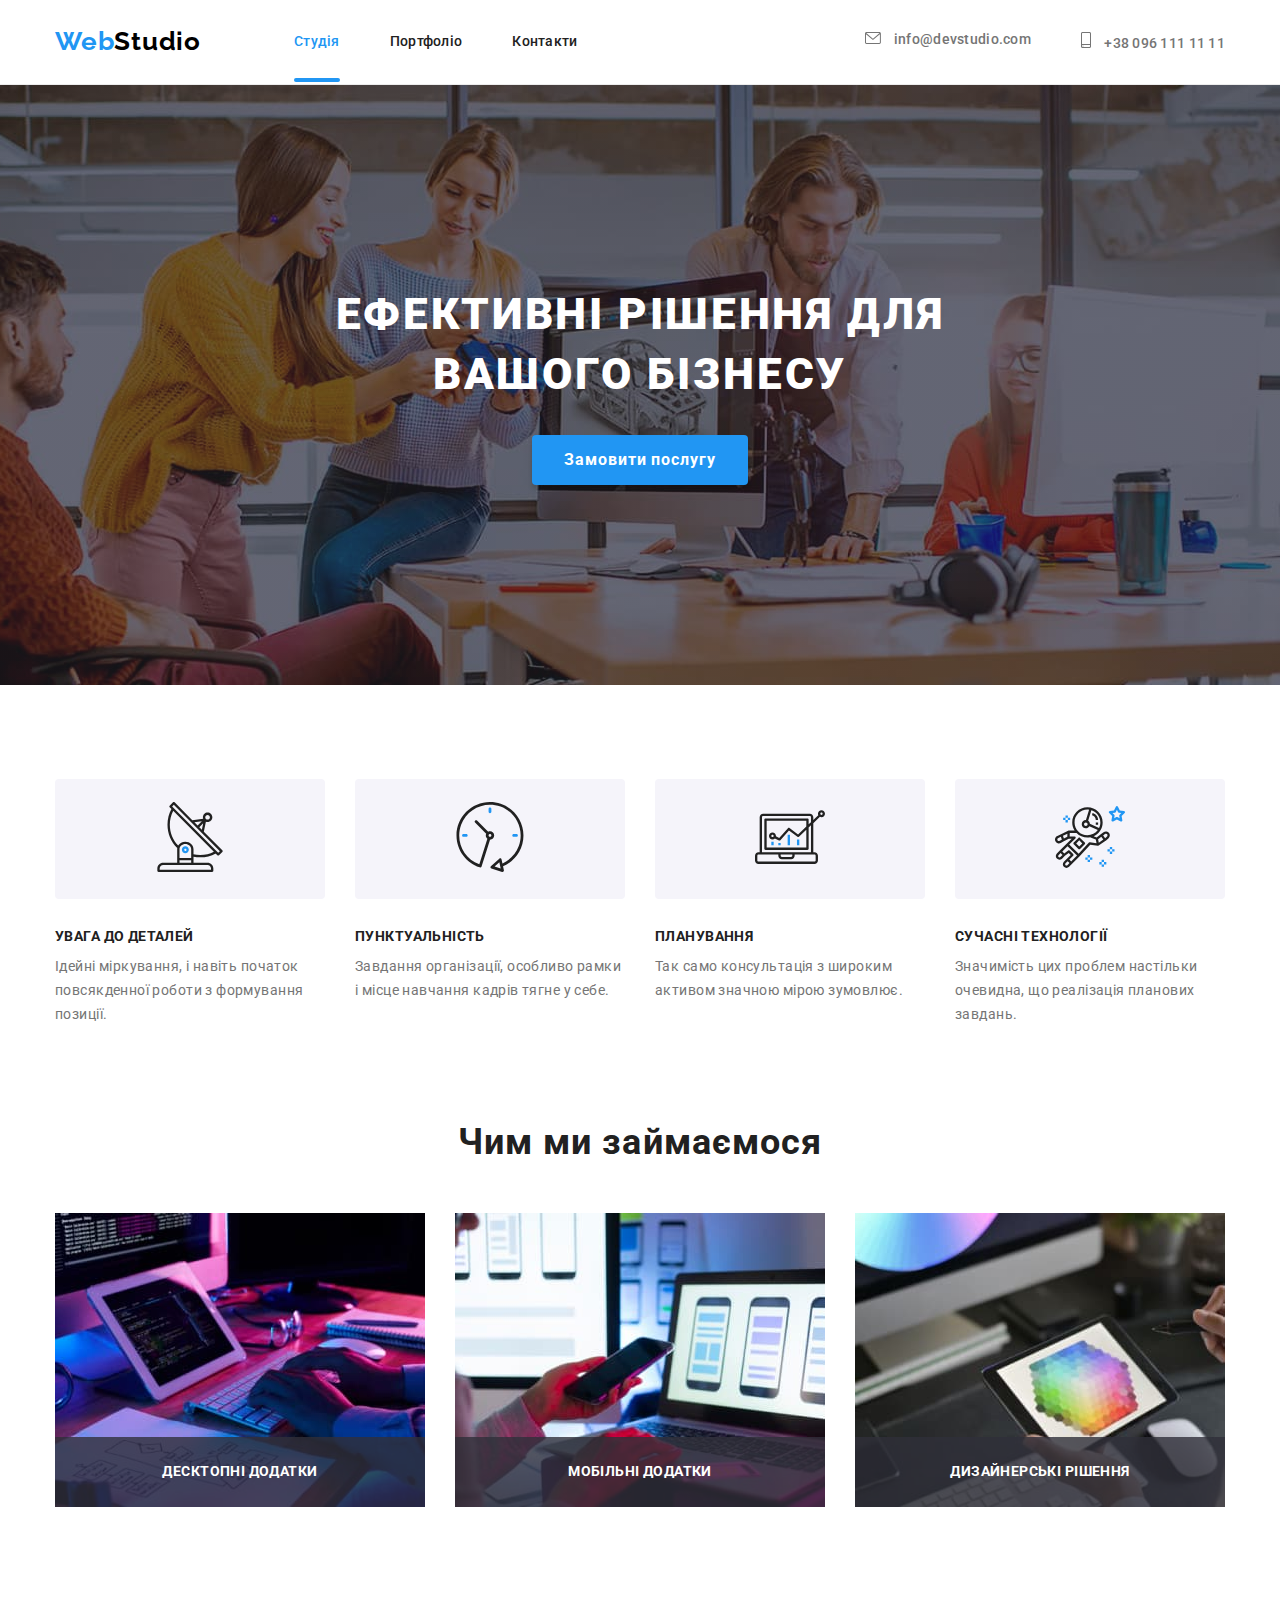
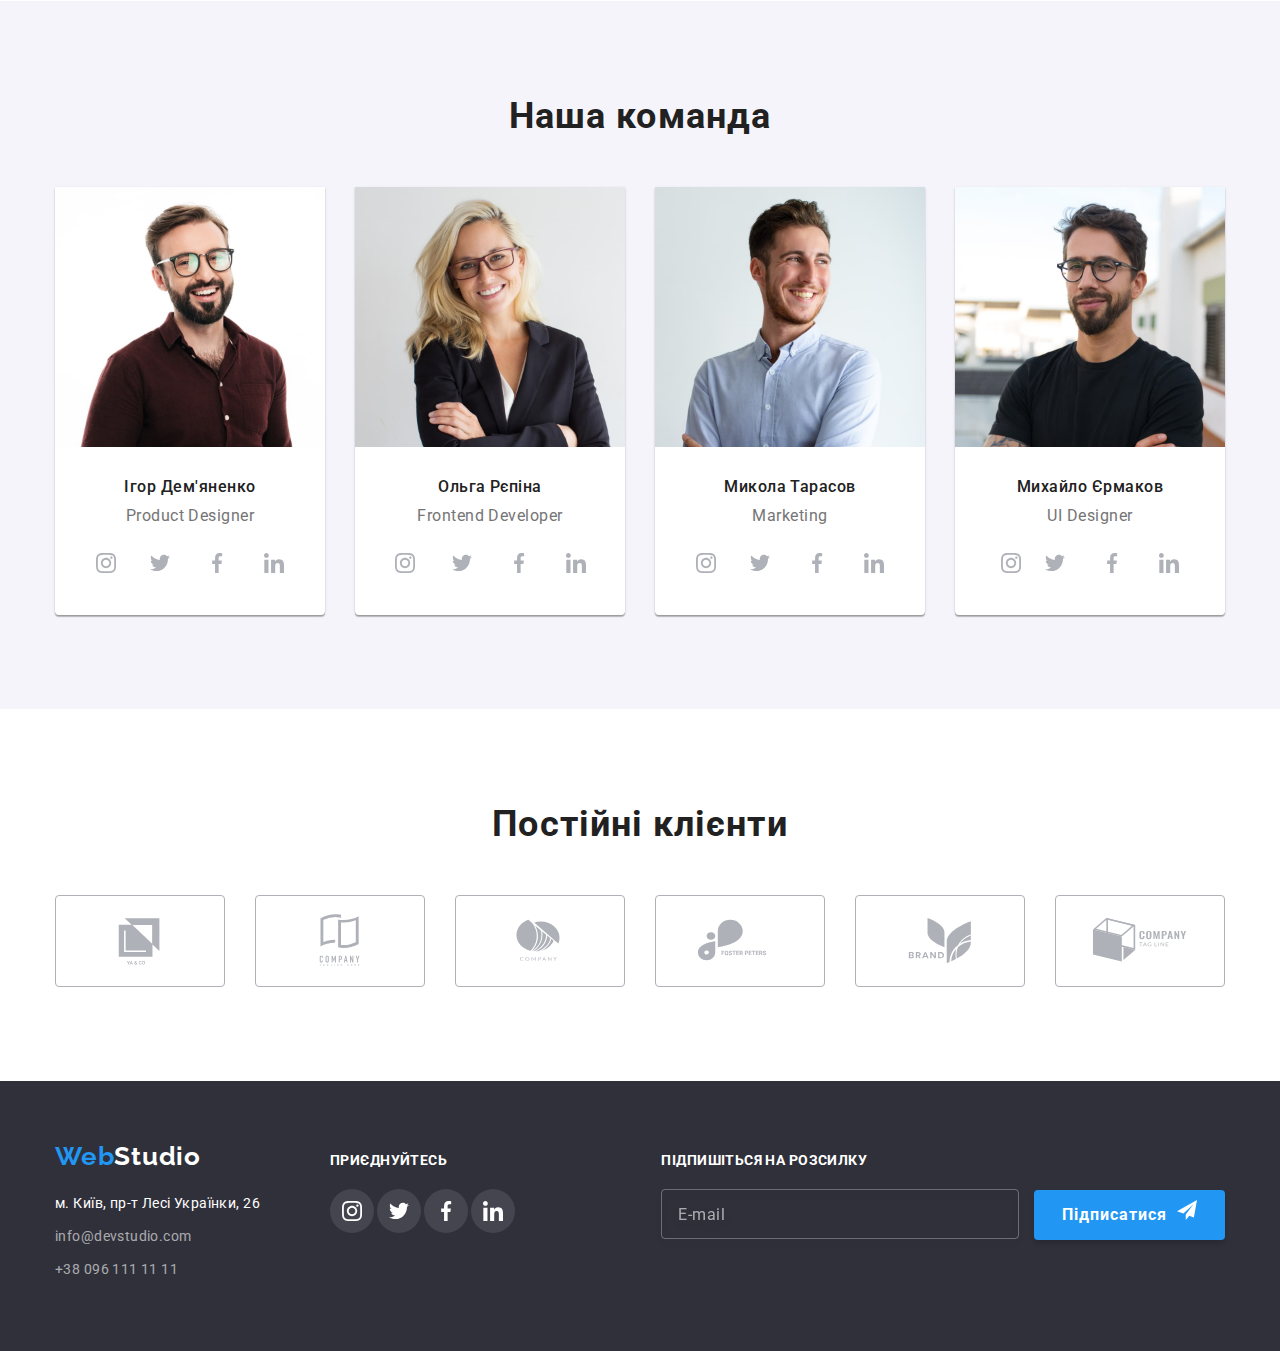
==== commit cfa2a572: "add corrections" ====
--- a/index.html
+++ b/index.html
@@ -437,16 +437,17 @@
   </div>
   <div class="container-three">
     <p class="footer-subtitle subtitle">Підпишіться на розсилку</p>
+    <form class="form-footer" >
     <div class="form-field">
       <label class="modal-field">
         <input type="email" class="footer-input" name="user-mail"
         placeholder="E-mail ">
       </label>
-        <button type="submit" class="button primary send">Підписатися<svg class="footer-send" width="20" height="20">
+        <button type="submit" class="button primary submit">Підписатися<svg class="footer-send" width="20" height="20">
           <use href="./images/modal.svg#icon-send" ></use>
-        </svg></button>
-      
+        </svg></button>  
     </div>  
+  </form>
   </div>
     </div>
     </footer>
--- a/css/styles.css
+++ b/css/styles.css
@@ -481,8 +481,11 @@
     background-color:var(--footer-bc-color);
 }
 
-.container-two, .container-three{
+.container-two{
     margin-left: 70px;
+}
+.container-three{
+    margin-left: auto;
 }
 
 .footer-address{
@@ -584,6 +587,7 @@
     margin-left: 10px;
     fill: var(--primary-bg-color);
 }
+
 button.primary.submit{
     padding: 10px 28px;
     
@@ -718,7 +722,7 @@
     top: 50%;
     left: 50%;
     width: 528px;
-    min-height: 581px;
+    height: 581px;
     background-color:var(--primary-bg-color);
     box-shadow: 0px 1px 3px rgba(0, 0, 0, 0.12), 0px 1px 1px rgba(0, 0, 0, 0.14), 0px 2px 1px rgba(0, 0, 0, 0.2);
     border-radius: 4px;
@@ -767,7 +771,7 @@
     text-align: center;
     letter-spacing: 0.03em;
     color: #212121;
-    margin-bottom: 30px;
+    margin-bottom: 12px;
 }
 
 .input-wrap{
@@ -836,8 +840,7 @@
     padding: 1px 2px 1px ;
     margin-top: 20px;
     margin-bottom: 30px; 
-    display: flex;
-    justify-content: center;  
+    margin-left: 14px;  
 }
 
 .check-text{
